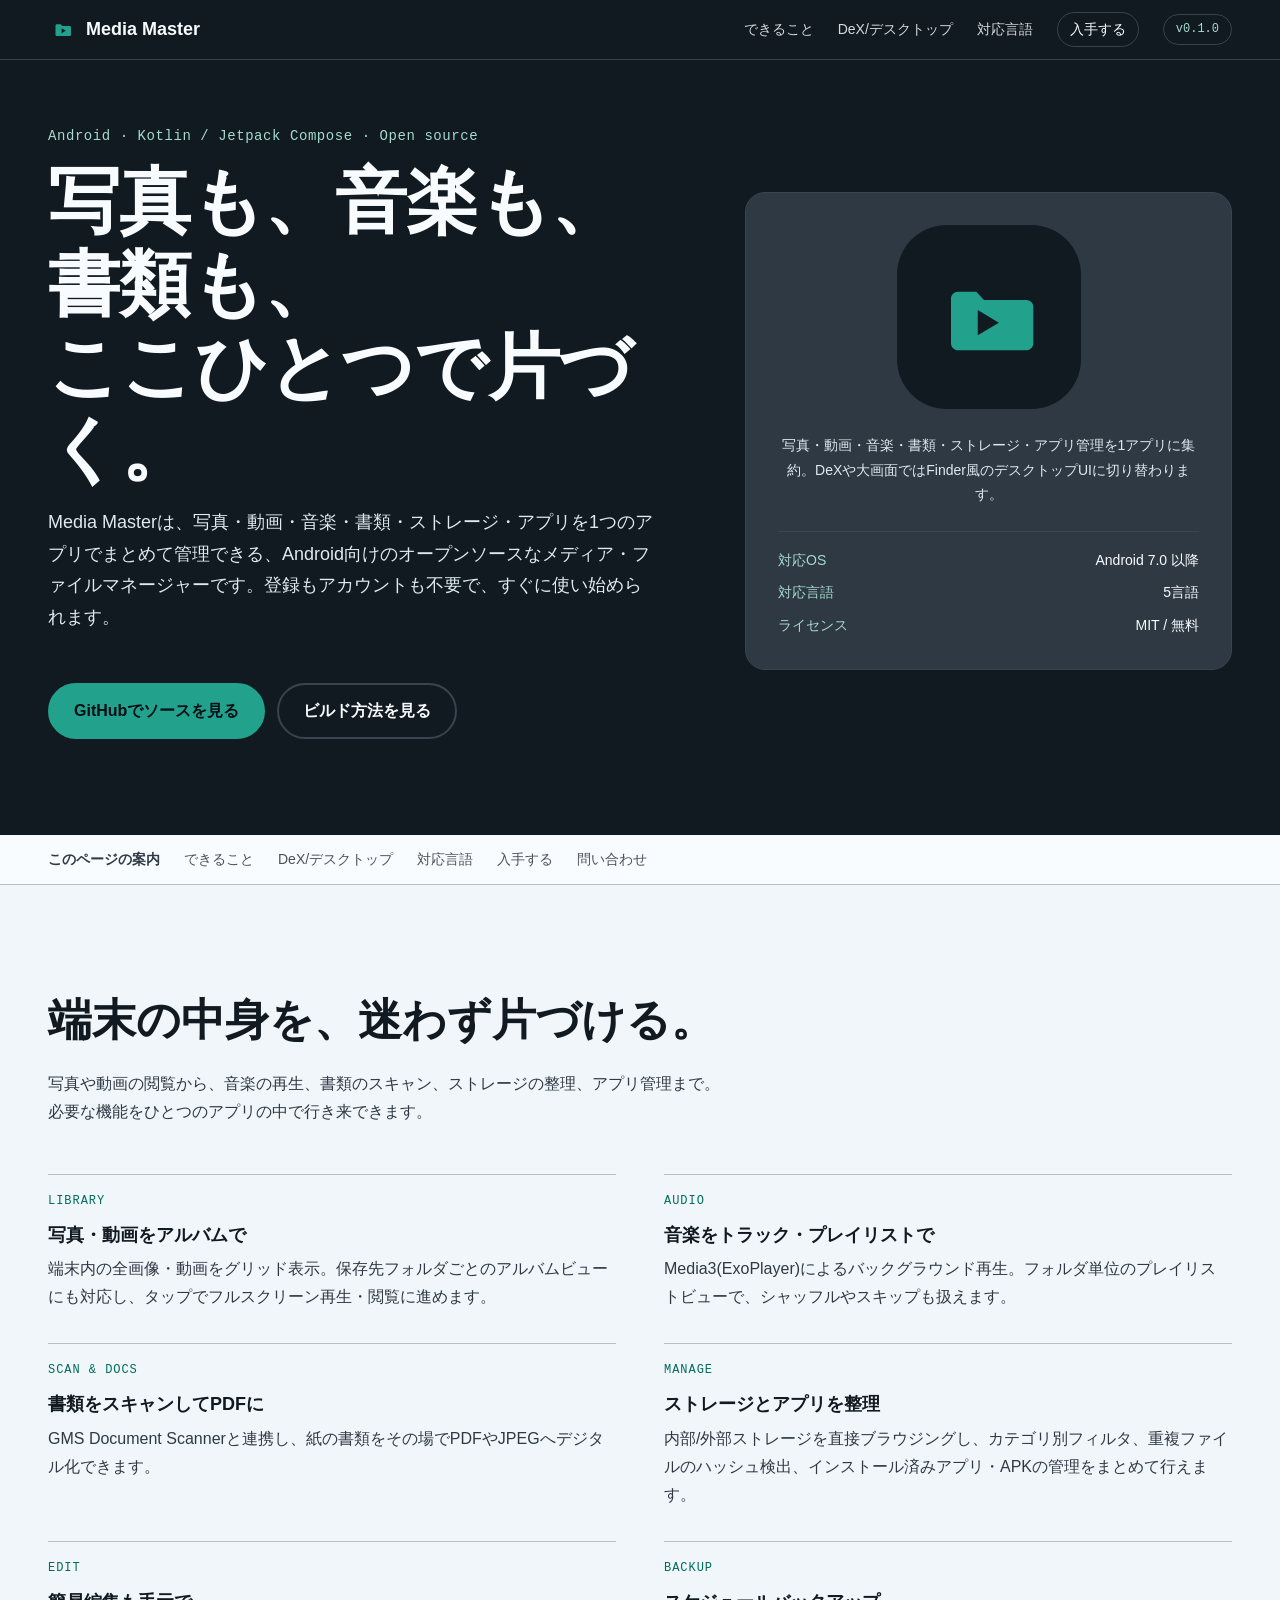
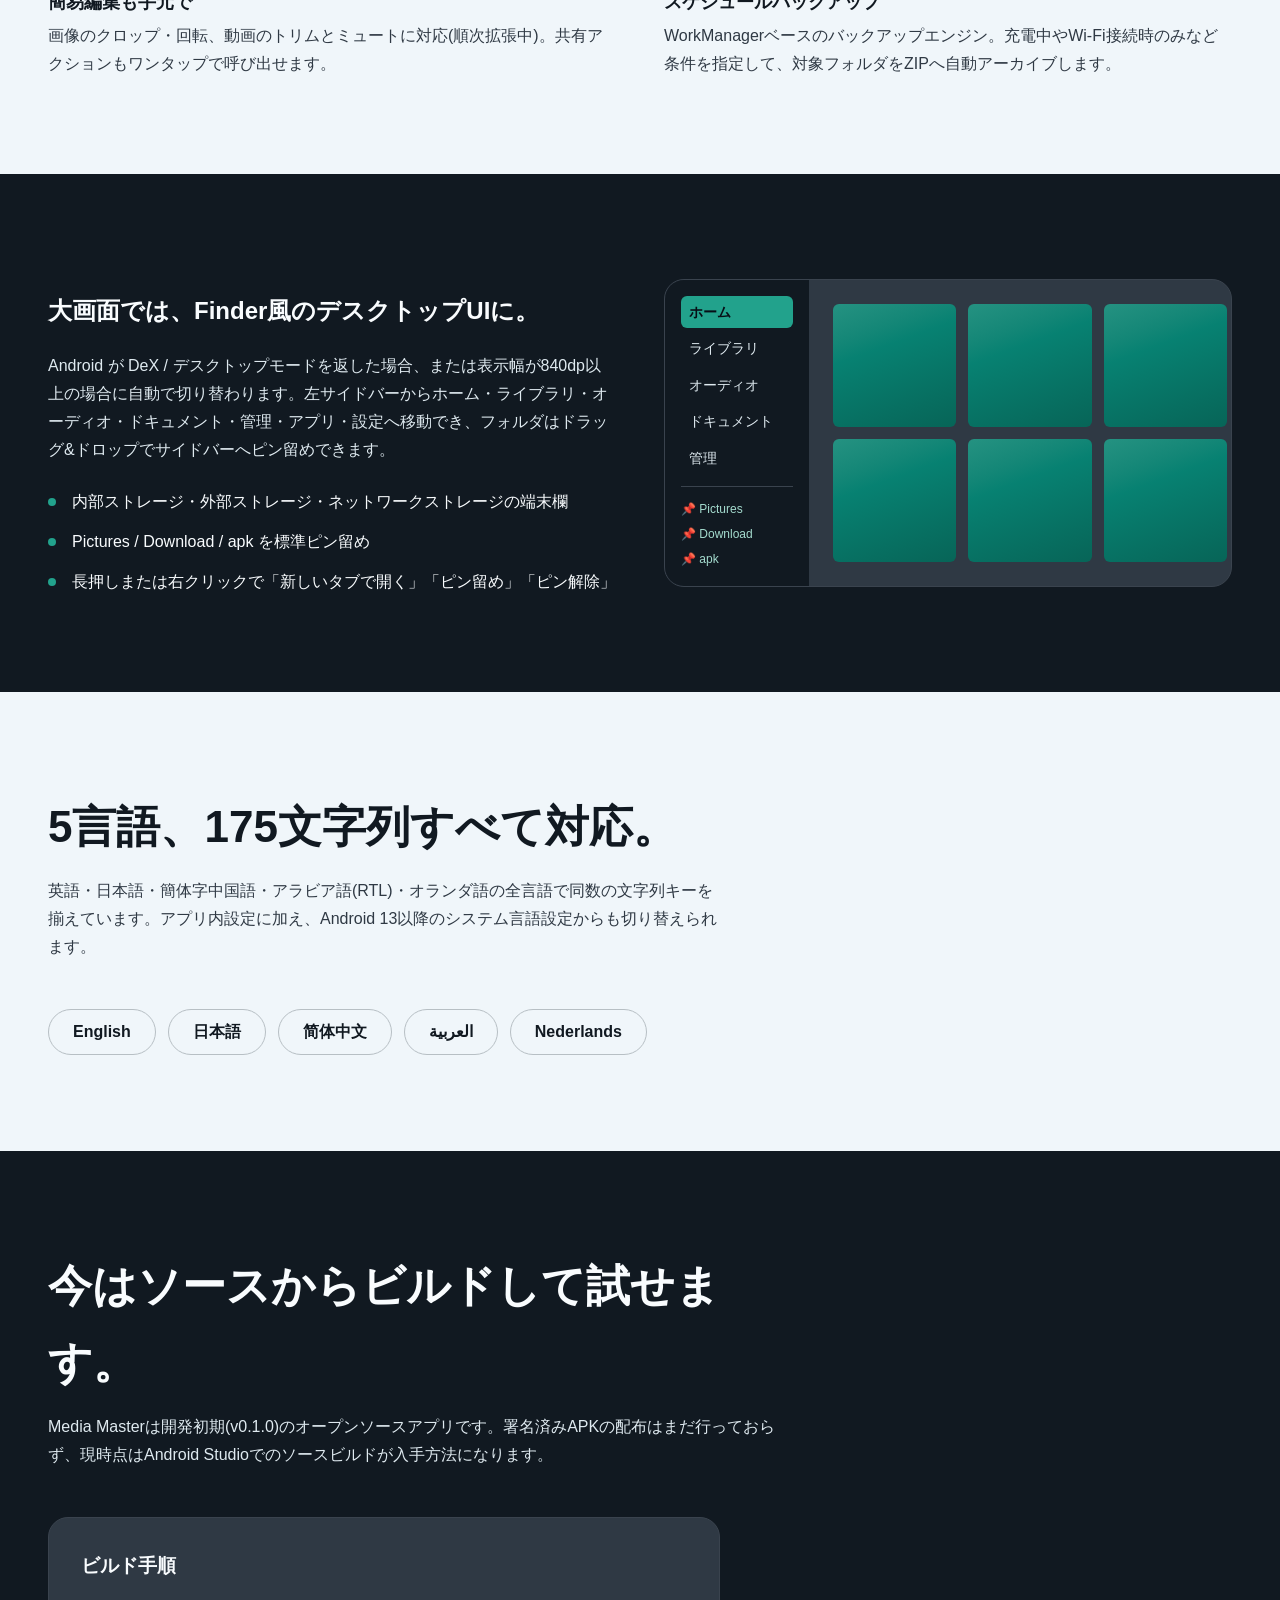
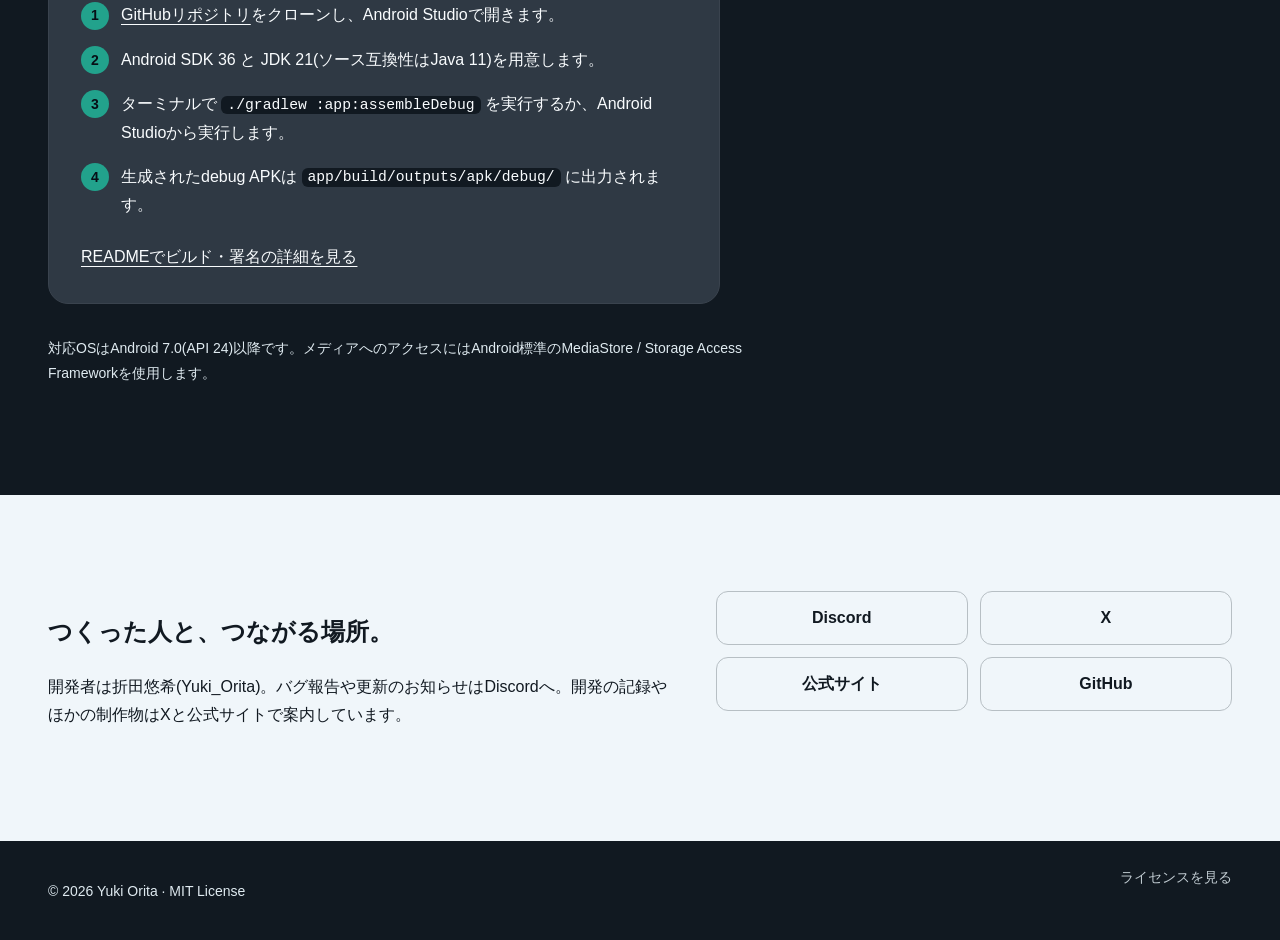
==== website/index.html @ 06ef596f "Move website files into website/ dir, update domain to media-master.pages.dev Restructures the site " ====
<!DOCTYPE html>
<html lang="ja">
<head>
<meta charset="utf-8">
<meta name="viewport" content="width=device-width, initial-scale=1, viewport-fit=cover">
<title>Media Master — 写真・音楽・書類・ストレージをひとつにまとめるAndroidアプリ</title>
<meta name="description" content="Media Master(メディアマスター)は、写真・動画・音楽・書類・ストレージ・アプリ管理を1つにまとめたAndroid向けオープンソースアプリです。DeX/デスクトップモードにも対応。開発者は折田悠希(おりたゆうき / Yuki_Orita)。無料・オープンソース、GitHubで公開中。">
<meta name="keywords" content="Media Master, メディアマスター, 折田悠希, おりたゆうき, Yuki_Orita, github, Android, ファイルマネージャー, メディア管理, ファイル管理アプリ, DeX, デスクトップモード, オープンソース, Jetpack Compose">
<meta name="author" content="折田悠希 (Yuki_Orita)">
<meta name="theme-color" content="#0f1b1a">
<meta name="robots" content="index, follow, max-image-preview:large">
<link rel="canonical" href="https://media-master.pages.dev/">
<link rel="alternate" hreflang="ja" href="https://media-master.pages.dev/">
<link rel="sitemap" type="application/xml" href="/sitemap.xml">
<link rel="stylesheet" href="assets/site.css">

<link rel="icon" href="data:image/svg+xml,%3Csvg xmlns='http://www.w3.org/2000/svg' viewBox='0 0 32 32'%3E%3Crect width='32' height='32' rx='9' fill='%230f2320'/%3E%3Cpath d='M8 12.5c0-.83.67-1.5 1.5-1.5h4l1.6 1.8H23c.83 0 1.5.67 1.5 1.5v7.7c0 .83-.67 1.5-1.5 1.5H9.5C8.67 23.5 8 22.83 8 22v-9.5z' fill='%2334c9b5'/%3E%3Cpath d='M14.5 15.2v5.2l4.4-2.6-4.4-2.6z' fill='%230f2320'/%3E%3C/svg%3E">

<meta property="og:type" content="website">
<meta property="og:site_name" content="Media Master">
<meta property="og:locale" content="ja_JP">
<meta property="og:title" content="Media Master — 写真・音楽・書類・ストレージをひとつにまとめるAndroidアプリ">
<meta property="og:description" content="写真・動画・音楽・書類・ストレージ・アプリを1つのアプリで管理。DeX/デスクトップモード対応、5言語対応のオープンソースAndroidアプリです。">
<meta property="og:url" content="https://media-master.pages.dev/">
<meta property="og:image" content="https://media-master.pages.dev/assets/og.png">
<meta property="og:image:width" content="1200">
<meta property="og:image:height" content="630">
<meta property="og:image:alt" content="Media Masterのロゴと、写真・音楽・書類・ストレージを表すアイコン">
<meta name="twitter:card" content="summary_large_image">
<meta name="twitter:site" content="@InovateofRIZI">
<meta name="twitter:creator" content="@InovateofRIZI">
<meta name="twitter:title" content="Media Master — Android向けメディア・ファイル管理アプリ">
<meta name="twitter:description" content="写真・動画・音楽・書類・ストレージ・アプリを1つのアプリで管理する、オープンソースのAndroidアプリです。">
<meta name="twitter:image" content="https://media-master.pages.dev/assets/og.png">

<script type="application/ld+json">
{
  "@context": "https://schema.org",
  "@graph": [
    {
      "@type": "SoftwareApplication",
      "name": "Media Master",
      "alternateName": ["メディアマスター"],
      "applicationCategory": "UtilitiesApplication",
      "operatingSystem": "Android 7.0 (API 24) or later",
      "softwareVersion": "0.1.0",
      "description": "写真・動画・音楽・書類・ストレージ・アプリ管理を1つにまとめたAndroid向けオープンソースのメディア・ファイル管理アプリ。",
      "url": "https://media-master.pages.dev/",
      "downloadUrl": "https://github.com/oriyu90/media-master",
      "codeRepository": "https://github.com/oriyu90/media-master",
      "license": "https://opensource.org/licenses/MIT",
      "author": { "@id": "https://oriyu90.github.io/official/#person" },
      "offers": { "@type": "Offer", "price": "0", "priceCurrency": "JPY" }
    },
    {
      "@type": "Person",
      "@id": "https://oriyu90.github.io/official/#person",
      "name": "Yuki_Orita",
      "alternateName": ["折田悠希", "おりたゆうき"],
      "url": "https://oriyu90.github.io/official/",
      "sameAs": [
        "https://x.com/InovateofRIZI",
        "https://github.com/oriyu90"
      ]
    }
  ]
}
</script>
</head>
<body>
  <a class="skip-link" href="#main">本文へ移動</a>

  <header class="site-header">
    <div class="header-inner">
      <a class="brand" href="#top" aria-label="Media Master トップへ">
        <svg width="30" height="30" viewBox="0 0 32 32" aria-hidden="true">
          <rect width="32" height="32" rx="9" fill="var(--color-ink)"></rect>
          <path d="M8 12.5c0-.83.67-1.5 1.5-1.5h4l1.6 1.8H23c.83 0 1.5.67 1.5 1.5v7.7c0 .83-.67 1.5-1.5 1.5H9.5C8.67 23.5 8 22.83 8 22v-9.5z" fill="var(--color-accent)"></path>
          <path d="M14.5 15.2v5.2l4.4-2.6-4.4-2.6z" fill="var(--color-ink)"></path>
        </svg>
        <span>Media Master</span>
      </a>
      <nav class="main-nav" aria-label="メインナビゲーション">
        <a href="#features">できること</a>
        <a href="#desktop">DeX/デスクトップ</a>
        <a href="#languages">対応言語</a>
        <a class="nav-download" href="#get-started">入手する</a>
      </nav>
      <span class="header-release">v0.1.0</span>
    </div>
  </header>

  <main id="main">
    <section class="hero" id="top" aria-labelledby="hero-title">
      <div class="hero-grid">
        <div class="hero-copy">
          <div>
            <p class="release-line">Android · Kotlin / Jetpack Compose · Open source</p>
            <h1 id="hero-title">写真も、音楽も、書類も、<br>ここひとつで片づく。</h1>
            <p class="hero-lead">Media Masterは、写真・動画・音楽・書類・ストレージ・アプリを1つのアプリでまとめて管理できる、Android向けのオープンソースなメディア・ファイルマネージャーです。登録もアカウントも不要で、すぐに使い始められます。</p>
          </div>
          <div class="hero-actions" role="group" aria-label="入手方法">
            <a class="button" href="https://github.com/oriyu90/media-master">GitHubでソースを見る</a>
            <a class="button button-secondary" href="#get-started">ビルド方法を見る</a>
          </div>
        </div>
        <aside class="hero-aside" aria-label="Media Master v0.1.0">
          <div class="hero-icon" aria-hidden="true">
            <svg viewBox="0 0 108 108" width="152" height="152">
              <rect width="108" height="108" rx="26" fill="var(--color-ink)"></rect>
              <path d="M27 41c0-2.76 2.24-5 5-5h13l5.4 6h30.1c2.76 0 5 2.24 5 5v25.6c0 2.76-2.24 5-5 5H32c-2.76 0-5-2.24-5-5V41z" fill="var(--color-accent)"></path>
              <path d="M46 49v18l15-9-15-9z" fill="var(--color-ink)"></path>
            </svg>
          </div>
          <p class="aside-note">写真・動画・音楽・書類・ストレージ・アプリ管理を1アプリに集約。DeXや大画面ではFinder風のデスクトップUIに切り替わります。</p>
          <ul class="aside-facts" aria-label="概要">
            <li><span>対応OS</span>Android 7.0 以降</li>
            <li><span>対応言語</span>5言語</li>
            <li><span>ライセンス</span>MIT / 無料</li>
          </ul>
        </aside>
      </div>
    </section>

    <nav class="page-index" aria-label="ページ内目次">
      <div class="page-width page-index-inner">
        <span class="page-index-label">このページの案内</span>
        <ol>
          <li><a href="#features">できること</a></li>
          <li><a href="#desktop">DeX/デスクトップ</a></li>
          <li><a href="#languages">対応言語</a></li>
          <li><a href="#get-started">入手する</a></li>
          <li><a href="#community">問い合わせ</a></li>
        </ol>
      </div>
    </nav>

    <section class="section" id="features" aria-labelledby="features-title">
      <div class="page-width">
        <div class="section-heading">
          <h2 id="features-title">端末の中身を、迷わず片づける。</h2>
          <p>写真や動画の閲覧から、音楽の再生、書類のスキャン、ストレージの整理、アプリ管理まで。必要な機能をひとつのアプリの中で行き来できます。</p>
        </div>
        <dl class="feature-ledger">
          <div class="feature-row">
            <span class="feature-number">LIBRARY</span>
            <dt>写真・動画をアルバムで</dt>
            <dd>端末内の全画像・動画をグリッド表示。保存先フォルダごとのアルバムビューにも対応し、タップでフルスクリーン再生・閲覧に進めます。</dd>
          </div>
          <div class="feature-row">
            <span class="feature-number">AUDIO</span>
            <dt>音楽をトラック・プレイリストで</dt>
            <dd>Media3(ExoPlayer)によるバックグラウンド再生。フォルダ単位のプレイリストビューで、シャッフルやスキップも扱えます。</dd>
          </div>
          <div class="feature-row">
            <span class="feature-number">SCAN &amp; DOCS</span>
            <dt>書類をスキャンしてPDFに</dt>
            <dd>GMS Document Scannerと連携し、紙の書類をその場でPDFやJPEGへデジタル化できます。</dd>
          </div>
          <div class="feature-row">
            <span class="feature-number">MANAGE</span>
            <dt>ストレージとアプリを整理</dt>
            <dd>内部/外部ストレージを直接ブラウジングし、カテゴリ別フィルタ、重複ファイルのハッシュ検出、インストール済みアプリ・APKの管理をまとめて行えます。</dd>
          </div>
          <div class="feature-row">
            <span class="feature-number">EDIT</span>
            <dt>簡易編集も手元で</dt>
            <dd>画像のクロップ・回転、動画のトリムとミュートに対応(順次拡張中)。共有アクションもワンタップで呼び出せます。</dd>
          </div>
          <div class="feature-row">
            <span class="feature-number">BACKUP</span>
            <dt>スケジュールバックアップ</dt>
            <dd>WorkManagerベースのバックアップエンジン。充電中やWi-Fi接続時のみなど条件を指定して、対象フォルダをZIPへ自動アーカイブします。</dd>
          </div>
        </dl>
      </div>
    </section>

    <section class="section section-dark" id="desktop" aria-labelledby="desktop-title">
      <div class="page-width mode-spread">
        <div class="mode-copy">
          <h2 id="desktop-title">大画面では、Finder風のデスクトップUIに。</h2>
          <p>Android が DeX / デスクトップモードを返した場合、または表示幅が840dp以上の場合に自動で切り替わります。左サイドバーからホーム・ライブラリ・オーディオ・ドキュメント・管理・アプリ・設定へ移動でき、フォルダはドラッグ&ドロップでサイドバーへピン留めできます。</p>
          <ul class="desktop-points">
            <li>内部ストレージ・外部ストレージ・ネットワークストレージの端末欄</li>
            <li>Pictures / Download / apk を標準ピン留め</li>
            <li>長押しまたは右クリックで「新しいタブで開く」「ピン留め」「ピン解除」</li>
          </ul>
        </div>
        <div class="desktop-mock" role="group" aria-label="デスクトップUIのイメージ">
          <div class="desktop-mock-sidebar">
            <span class="desktop-mock-item is-active">ホーム</span>
            <span class="desktop-mock-item">ライブラリ</span>
            <span class="desktop-mock-item">オーディオ</span>
            <span class="desktop-mock-item">ドキュメント</span>
            <span class="desktop-mock-item">管理</span>
            <span class="desktop-mock-divider"></span>
            <span class="desktop-mock-pin">📌 Pictures</span>
            <span class="desktop-mock-pin">📌 Download</span>
            <span class="desktop-mock-pin">📌 apk</span>
          </div>
          <div class="desktop-mock-grid" aria-hidden="true">
            <span></span><span></span><span></span><span></span><span></span><span></span>
          </div>
        </div>
      </div>
    </section>

    <section class="section" id="languages" aria-labelledby="languages-title">
      <div class="page-width">
        <div class="section-heading">
          <h2 id="languages-title">5言語、175文字列すべて対応。</h2>
          <p>英語・日本語・簡体字中国語・アラビア語(RTL)・オランダ語の全言語で同数の文字列キーを揃えています。アプリ内設定に加え、Android 13以降のシステム言語設定からも切り替えられます。</p>
        </div>
        <ul class="lang-chips" aria-label="対応言語一覧">
          <li>English</li>
          <li>日本語</li>
          <li>简体中文</li>
          <li dir="rtl">العربية</li>
          <li>Nederlands</li>
        </ul>
      </div>
    </section>

    <section class="section section-dark install-section" id="get-started" aria-labelledby="get-started-title">
      <div class="page-width">
        <div class="section-heading">
          <h2 id="get-started-title">今はソースからビルドして試せます。</h2>
          <p>Media Masterは開発初期(v0.1.0)のオープンソースアプリです。署名済みAPKの配布はまだ行っておらず、現時点はAndroid Studioでのソースビルドが入手方法になります。</p>
        </div>
        <article class="install-platform">
          <h3>ビルド手順</h3>
          <ol class="step-list">
            <li><span class="step-number">1</span><span><a href="https://github.com/oriyu90/media-master">GitHubリポジトリ</a>をクローンし、Android Studioで開きます。</span></li>
            <li><span class="step-number">2</span><span>Android SDK 36 と JDK 21(ソース互換性はJava 11)を用意します。</span></li>
            <li><span class="step-number">3</span><span>ターミナルで <code>./gradlew :app:assembleDebug</code> を実行するか、Android Studioから実行します。</span></li>
            <li><span class="step-number">4</span><span>生成されたdebug APKは <code>app/build/outputs/apk/debug/</code> に出力されます。</span></li>
          </ol>
          <p class="install-reference"><a href="https://github.com/oriyu90/media-master#readme">READMEでビルド・署名の詳細を見る</a></p>
        </article>
        <p class="release-warning">対応OSはAndroid 7.0(API 24)以降です。メディアへのアクセスにはAndroid標準のMediaStore / Storage Access Frameworkを使用します。</p>
      </div>
    </section>

    <section class="section" id="community" aria-labelledby="community-title">
      <div class="page-width project-note">
        <div>
          <h2 id="community-title">つくった人と、つながる場所。</h2>
          <p>開発者は折田悠希(Yuki_Orita)。バグ報告や更新のお知らせはDiscordへ。開発の記録やほかの制作物はXと公式サイトで案内しています。</p>
        </div>
        <nav class="link-columns" aria-label="開発者とコミュニティ">
          <a href="https://discord.gg/x7KXhNTD8M" target="_blank" rel="noopener noreferrer">Discord</a>
          <a href="https://x.com/InovateofRIZI" target="_blank" rel="noopener noreferrer">X</a>
          <a href="https://oriyu90.github.io/official/" target="_blank" rel="noopener noreferrer">公式サイト</a>
          <a href="https://github.com/oriyu90/media-master" target="_blank" rel="noopener noreferrer">GitHub</a>
        </nav>
      </div>
    </section>
  </main>

  <footer class="site-footer">
    <div class="page-width footer-inner">
      <p>© 2026 Yuki Orita · MIT License</p>
      <a href="https://github.com/oriyu90/media-master/blob/main/LICENSE">ライセンスを見る</a>
    </div>
  </footer>
</body>
</html>
---- website/assets/site.css ----
/* Media Master · macrostructure: Long Document · tone: functional-editorial · theme: custom · anchor hue: teal */
@import url("../tokens.css");

*,
*::before,
*::after {
  box-sizing: border-box;
}

html,
body {
  overflow-x: clip;
}

html {
  scroll-behavior: smooth;
  background: var(--color-ink);
}

body {
  margin: 0;
  background: var(--color-paper);
  color: var(--color-ink);
  font-family: var(--font-body);
  font-size: var(--text-base);
  line-height: 1.75;
  text-rendering: optimizeLegibility;
  -webkit-font-smoothing: antialiased;
}

img,
svg {
  display: block;
  max-width: 100%;
}

a {
  color: inherit;
  text-decoration-thickness: var(--rule-hairline);
  text-underline-offset: var(--space-2xs);
}

a:hover {
  text-decoration-thickness: var(--rule-strong);
}

a:focus-visible {
  outline: var(--rule-strong) solid var(--color-focus);
  outline-offset: var(--space-2xs);
}

a:active {
  opacity: 0.75;
}

.site-header a:focus-visible,
.section-dark a:focus-visible {
  outline-color: var(--color-focus-dark);
}

.skip-link {
  position: fixed;
  inset: var(--space-sm) auto auto var(--space-sm);
  z-index: 100;
  padding: var(--space-xs) var(--space-sm);
  background: var(--color-ink);
  color: var(--color-white);
  border-radius: var(--radius-sm);
  transform: translateY(-200%);
}

.skip-link:focus {
  transform: translateY(0);
}

/* Header */

.site-header {
  position: sticky;
  top: 0;
  z-index: 20;
  border-bottom: var(--rule-hairline) solid var(--color-line-dark);
  background: var(--color-ink);
  color: var(--color-white);
}

.header-inner,
.page-width {
  width: min(100% - (2 * var(--space-lg)), 74rem);
  margin-inline: auto;
}

.header-inner {
  display: flex;
  align-items: center;
  gap: var(--space-lg);
  padding-block: var(--space-sm);
}

.brand {
  display: flex;
  align-items: center;
  gap: var(--space-xs);
  font-weight: 700;
  font-size: var(--text-lg);
  text-decoration: none;
  margin-right: auto;
}

.main-nav {
  display: flex;
  align-items: center;
  gap: var(--space-lg);
  font-size: var(--text-sm);
}

.main-nav a {
  text-decoration: none;
  opacity: 0.85;
}

.main-nav a:hover {
  opacity: 1;
}

.nav-download {
  padding: var(--space-2xs) var(--space-sm);
  border: var(--rule-hairline) solid var(--color-line-dark);
  border-radius: var(--radius-round);
  opacity: 1 !important;
}

.header-release {
  font-family: var(--font-mono);
  font-size: var(--text-xs);
  color: var(--color-focus-dark);
  border: var(--rule-hairline) solid var(--color-line-dark);
  border-radius: var(--radius-round);
  padding: var(--space-2xs) var(--space-sm);
}

/* Hero */

.hero {
  background: var(--color-ink);
  color: var(--color-white);
  padding-block: var(--space-3xl) var(--space-4xl);
}

.hero-grid {
  width: min(100% - (2 * var(--space-lg)), 74rem);
  margin-inline: auto;
  display: grid;
  grid-template-columns: 1.3fr 1fr;
  gap: var(--space-3xl);
  align-items: center;
}

.hero-grid > *,
.mode-spread > *,
.project-note > *,
.header-inner > * {
  min-width: 0;
}

.hero-copy {
  display: flex;
  flex-direction: column;
  gap: var(--space-xl);
}

.release-line {
  font-family: var(--font-mono);
  font-size: var(--text-sm);
  letter-spacing: 0.04em;
  color: var(--color-focus-dark);
  margin: 0 0 var(--space-sm);
}

.hero-copy h1 {
  font-family: var(--font-display);
  font-size: var(--text-display);
  line-height: 1.15;
  margin: 0;
  font-weight: 800;
  letter-spacing: -0.01em;
}

.hero-lead {
  font-size: var(--text-lg);
  color: var(--color-paper-deep);
  max-width: 38rem;
  margin-top: var(--space-md);
}

.hero-actions {
  display: flex;
  flex-wrap: wrap;
  gap: var(--space-sm);
}

.button {
  display: inline-flex;
  align-items: center;
  justify-content: center;
  padding: var(--space-sm) var(--space-lg);
  border-radius: var(--radius-round);
  background: var(--color-accent);
  color: var(--color-accent-ink);
  font-weight: 700;
  text-decoration: none;
  border: var(--rule-strong) solid var(--color-accent);
  transition: transform var(--dur-fast) var(--ease-standard);
}

.button:hover {
  transform: translateY(-1px);
  text-decoration: none;
}

.button-secondary {
  background: transparent;
  color: var(--color-white);
  border-color: var(--color-line-dark);
}

.hero-aside {
  background: var(--color-ink-soft);
  border: var(--rule-hairline) solid var(--color-line-dark);
  border-radius: var(--radius-lg);
  padding: var(--space-xl);
  display: flex;
  flex-direction: column;
  gap: var(--space-lg);
  align-items: center;
  text-align: center;
}

.hero-icon {
  padding: var(--space-md);
  background: var(--color-ink);
  border-radius: var(--radius-icon);
}

.aside-note {
  margin: 0;
  font-size: var(--text-sm);
  color: var(--color-paper-deep);
}

.aside-facts {
  list-style: none;
  margin: 0;
  padding: 0;
  width: 100%;
  display: flex;
  flex-direction: column;
  gap: var(--space-xs);
  border-top: var(--rule-hairline) solid var(--color-line-dark);
  padding-top: var(--space-md);
  font-size: var(--text-sm);
}

.aside-facts li {
  display: flex;
  justify-content: space-between;
  gap: var(--space-md);
}

.aside-facts span {
  color: var(--color-focus-dark);
}

/* Page index nav */

.page-index {
  border-bottom: var(--rule-hairline) solid var(--color-line);
  background: var(--color-sheet);
}

.page-index-inner {
  display: flex;
  flex-wrap: wrap;
  align-items: center;
  gap: var(--space-lg);
  padding-block: var(--space-sm);
  font-size: var(--text-sm);
}

.page-index-label {
  color: var(--color-ink-soft);
  font-weight: 700;
}

.page-index-inner ol {
  list-style: none;
  display: flex;
  flex-wrap: wrap;
  gap: var(--space-lg);
  margin: 0;
  padding: 0;
}

.page-index-inner a {
  text-decoration: none;
  opacity: 0.75;
}

.page-index-inner a:hover {
  opacity: 1;
}

/* Sections */

.section {
  padding-block: var(--space-4xl);
}

.section-dark {
  background: var(--color-ink);
  color: var(--color-white);
}

.section-dark .section-heading p {
  color: var(--color-paper-deep);
}

.section-heading {
  max-width: 42rem;
  margin-bottom: var(--space-2xl);
}

.section-heading h2 {
  font-family: var(--font-display);
  font-size: var(--text-2xl);
  margin: 0 0 var(--space-sm);
}

.section-heading p {
  color: var(--color-ink-soft);
  margin: 0;
}

/* Feature ledger */

.feature-ledger {
  display: grid;
  grid-template-columns: repeat(2, 1fr);
  gap: var(--space-xl) var(--space-2xl);
  margin: 0;
}

.feature-row {
  border-top: var(--rule-hairline) solid var(--color-line);
  padding-top: var(--space-md);
}

.feature-number {
  display: block;
  font-family: var(--font-mono);
  font-size: var(--text-xs);
  letter-spacing: 0.08em;
  color: var(--color-teal-deep);
  margin-bottom: var(--space-xs);
}

.feature-row dt {
  font-weight: 700;
  font-size: var(--text-lg);
  margin-bottom: var(--space-2xs);
}

.feature-row dd {
  margin: 0;
  color: var(--color-ink-soft);
}

/* DeX / desktop showcase */

.mode-spread {
  display: grid;
  grid-template-columns: 1fr 1fr;
  gap: var(--space-2xl);
  align-items: center;
}

.mode-copy p {
  color: var(--color-paper-deep);
}

.desktop-points {
  list-style: none;
  margin: var(--space-lg) 0 0;
  padding: 0;
  display: flex;
  flex-direction: column;
  gap: var(--space-sm);
}

.desktop-points li {
  padding-left: var(--space-lg);
  position: relative;
}

.desktop-points li::before {
  content: "";
  position: absolute;
  left: 0;
  top: 0.65em;
  width: 0.5rem;
  height: 0.5rem;
  border-radius: var(--radius-round);
  background: var(--color-accent);
}

.desktop-mock {
  display: grid;
  grid-template-columns: 9rem 1fr;
  border: var(--rule-hairline) solid var(--color-line-dark);
  border-radius: var(--radius-lg);
  overflow: hidden;
  background: var(--color-ink-soft);
}

.desktop-mock-sidebar {
  display: flex;
  flex-direction: column;
  gap: var(--space-2xs);
  padding: var(--space-md);
  background: var(--color-ink);
  font-size: var(--text-sm);
}

.desktop-mock-item {
  padding: var(--space-2xs) var(--space-xs);
  border-radius: var(--radius-sm);
  color: var(--color-paper-deep);
}

.desktop-mock-item.is-active {
  background: var(--color-accent);
  color: var(--color-accent-ink);
  font-weight: 700;
}

.desktop-mock-divider {
  height: var(--rule-hairline);
  background: var(--color-line-dark);
  margin-block: var(--space-xs);
}

.desktop-mock-pin {
  font-size: var(--text-xs);
  color: var(--color-focus-dark);
}

.desktop-mock-grid {
  display: grid;
  grid-template-columns: repeat(3, 1fr);
  gap: var(--space-sm);
  padding: var(--space-lg);
}

.desktop-mock-grid span {
  aspect-ratio: 1;
  border-radius: var(--radius-sm);
  background: linear-gradient(160deg, var(--color-teal) 0%, var(--color-teal-deep) 100%);
  opacity: 0.85;
}

/* Languages */

.lang-chips {
  list-style: none;
  display: flex;
  flex-wrap: wrap;
  gap: var(--space-sm);
  margin: 0;
  padding: 0;
}

.lang-chips li {
  padding: var(--space-xs) var(--space-lg);
  border: var(--rule-hairline) solid var(--color-line);
  border-radius: var(--radius-round);
  font-weight: 600;
}

/* Install / get started */

.install-section .section-heading {
  max-width: 46rem;
}

.install-platform {
  background: var(--color-ink-soft);
  border: var(--rule-hairline) solid var(--color-line-dark);
  border-radius: var(--radius-lg);
  padding: var(--space-xl);
  max-width: 42rem;
}

.install-platform h3 {
  margin-top: 0;
}

.step-list {
  list-style: none;
  margin: 0;
  padding: 0;
  display: flex;
  flex-direction: column;
  gap: var(--space-md);
}

.step-list li {
  display: flex;
  gap: var(--space-sm);
  align-items: baseline;
}

.step-number {
  flex-shrink: 0;
  width: 1.75rem;
  height: 1.75rem;
  border-radius: var(--radius-round);
  background: var(--color-accent);
  color: var(--color-accent-ink);
  font-weight: 700;
  font-size: var(--text-sm);
  display: inline-flex;
  align-items: center;
  justify-content: center;
}

.install-reference {
  margin-top: var(--space-lg);
  margin-bottom: 0;
}

.step-list code {
  font-family: var(--font-mono);
  background: var(--color-ink);
  padding: 0.1em 0.4em;
  border-radius: var(--radius-sm);
  font-size: 0.92em;
}

.release-warning {
  margin-top: var(--space-xl);
  color: var(--color-paper-deep);
  font-size: var(--text-sm);
  max-width: 46rem;
}

/* Community */

.project-note {
  display: grid;
  grid-template-columns: 1.2fr 1fr;
  gap: var(--space-2xl);
  align-items: start;
}

.link-columns {
  display: grid;
  grid-template-columns: repeat(2, 1fr);
  gap: var(--space-sm);
}

.link-columns a {
  padding: var(--space-sm) var(--space-lg);
  border: var(--rule-hairline) solid var(--color-line);
  border-radius: var(--radius-md);
  text-decoration: none;
  font-weight: 600;
  text-align: center;
}

.link-columns a:hover {
  border-color: var(--color-teal-deep);
}

/* Footer */

.site-footer {
  background: var(--color-ink);
  color: var(--color-paper-deep);
  font-size: var(--text-sm);
}

.footer-inner {
  display: flex;
  flex-wrap: wrap;
  justify-content: space-between;
  gap: var(--space-sm);
  padding-block: var(--space-lg);
}

.footer-inner a {
  text-decoration: none;
  opacity: 0.85;
}

.footer-inner a:hover {
  opacity: 1;
}

/* Responsive */

@media (max-width: 900px) {
  .hero-grid,
  .mode-spread,
  .project-note {
    grid-template-columns: 1fr;
  }

  .feature-ledger {
    grid-template-columns: 1fr;
  }

  .main-nav {
    display: none;
  }
}

@media (max-width: 560px) {
  .header-inner {
    gap: var(--space-sm);
  }

  .link-columns {
    grid-template-columns: 1fr;
  }

  .desktop-mock {
    grid-template-columns: 1fr;
  }

  .desktop-mock-grid {
    grid-template-columns: repeat(2, 1fr);
  }
}
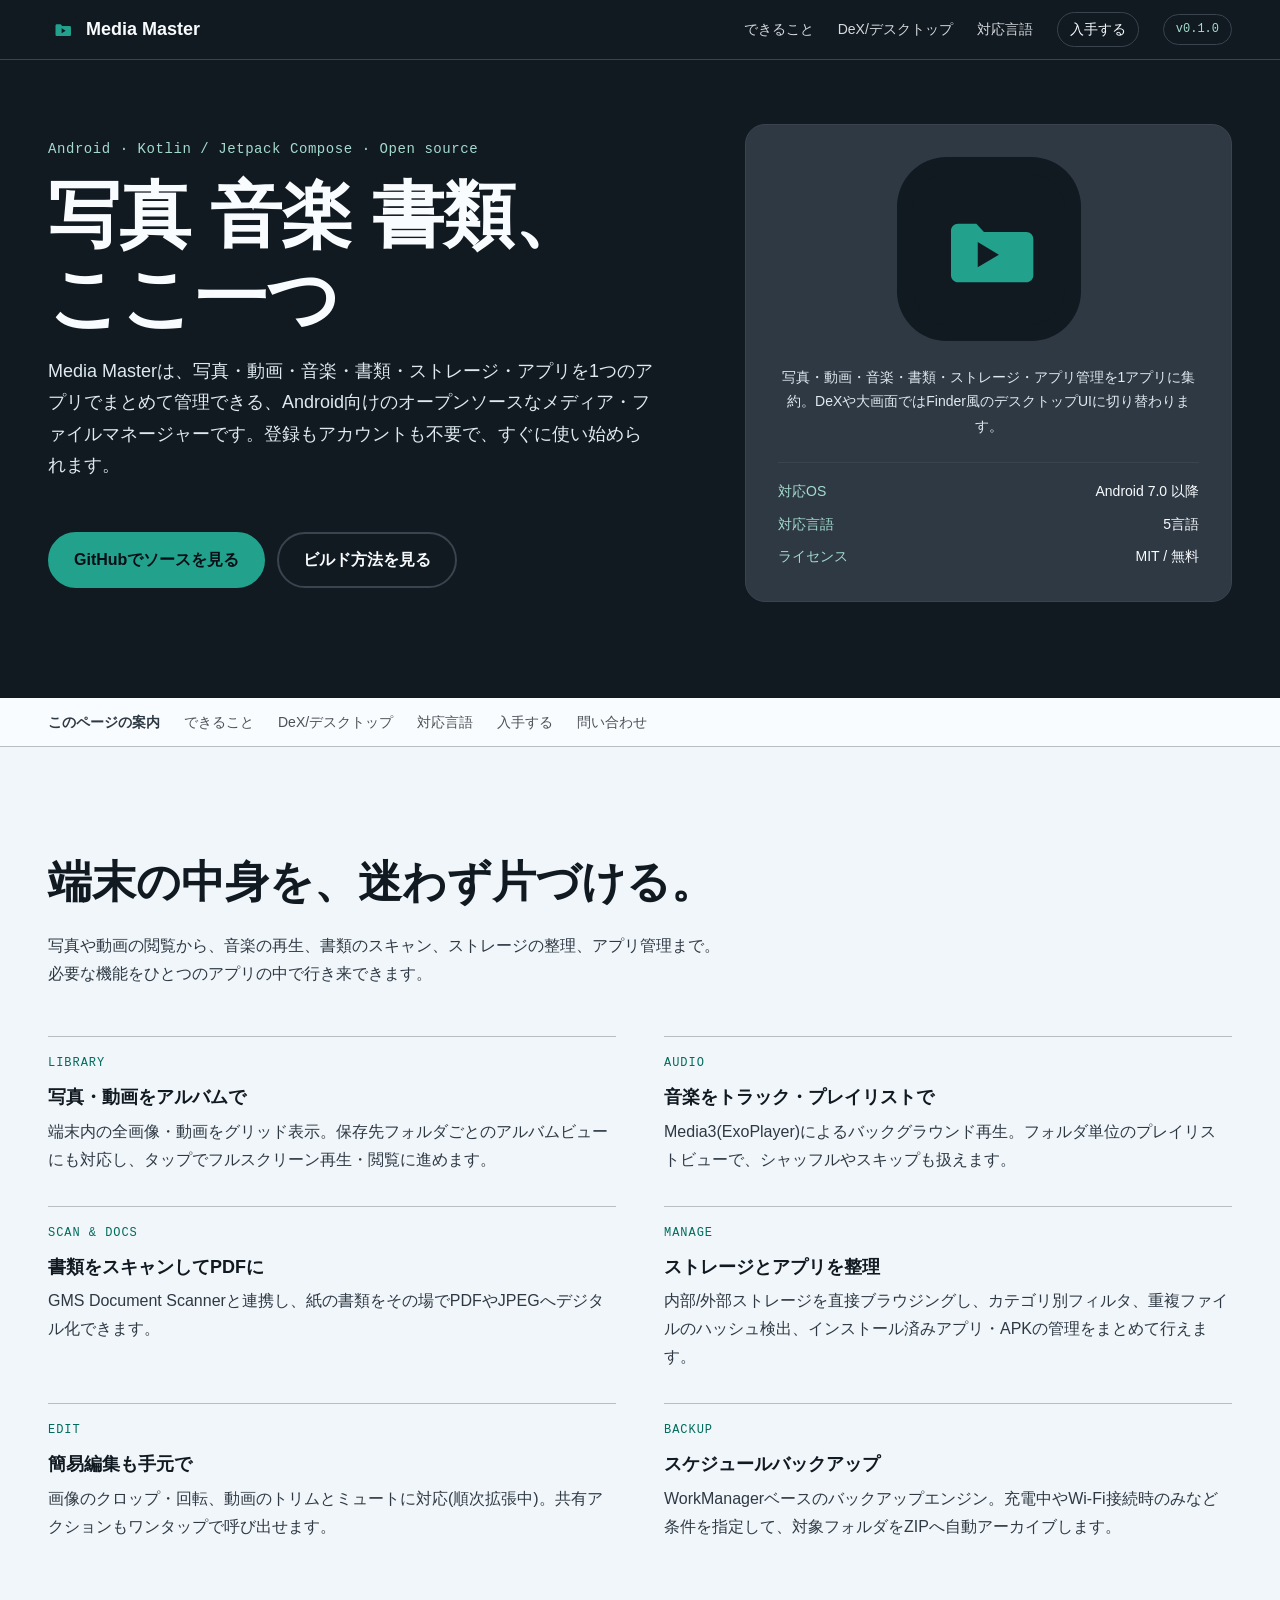
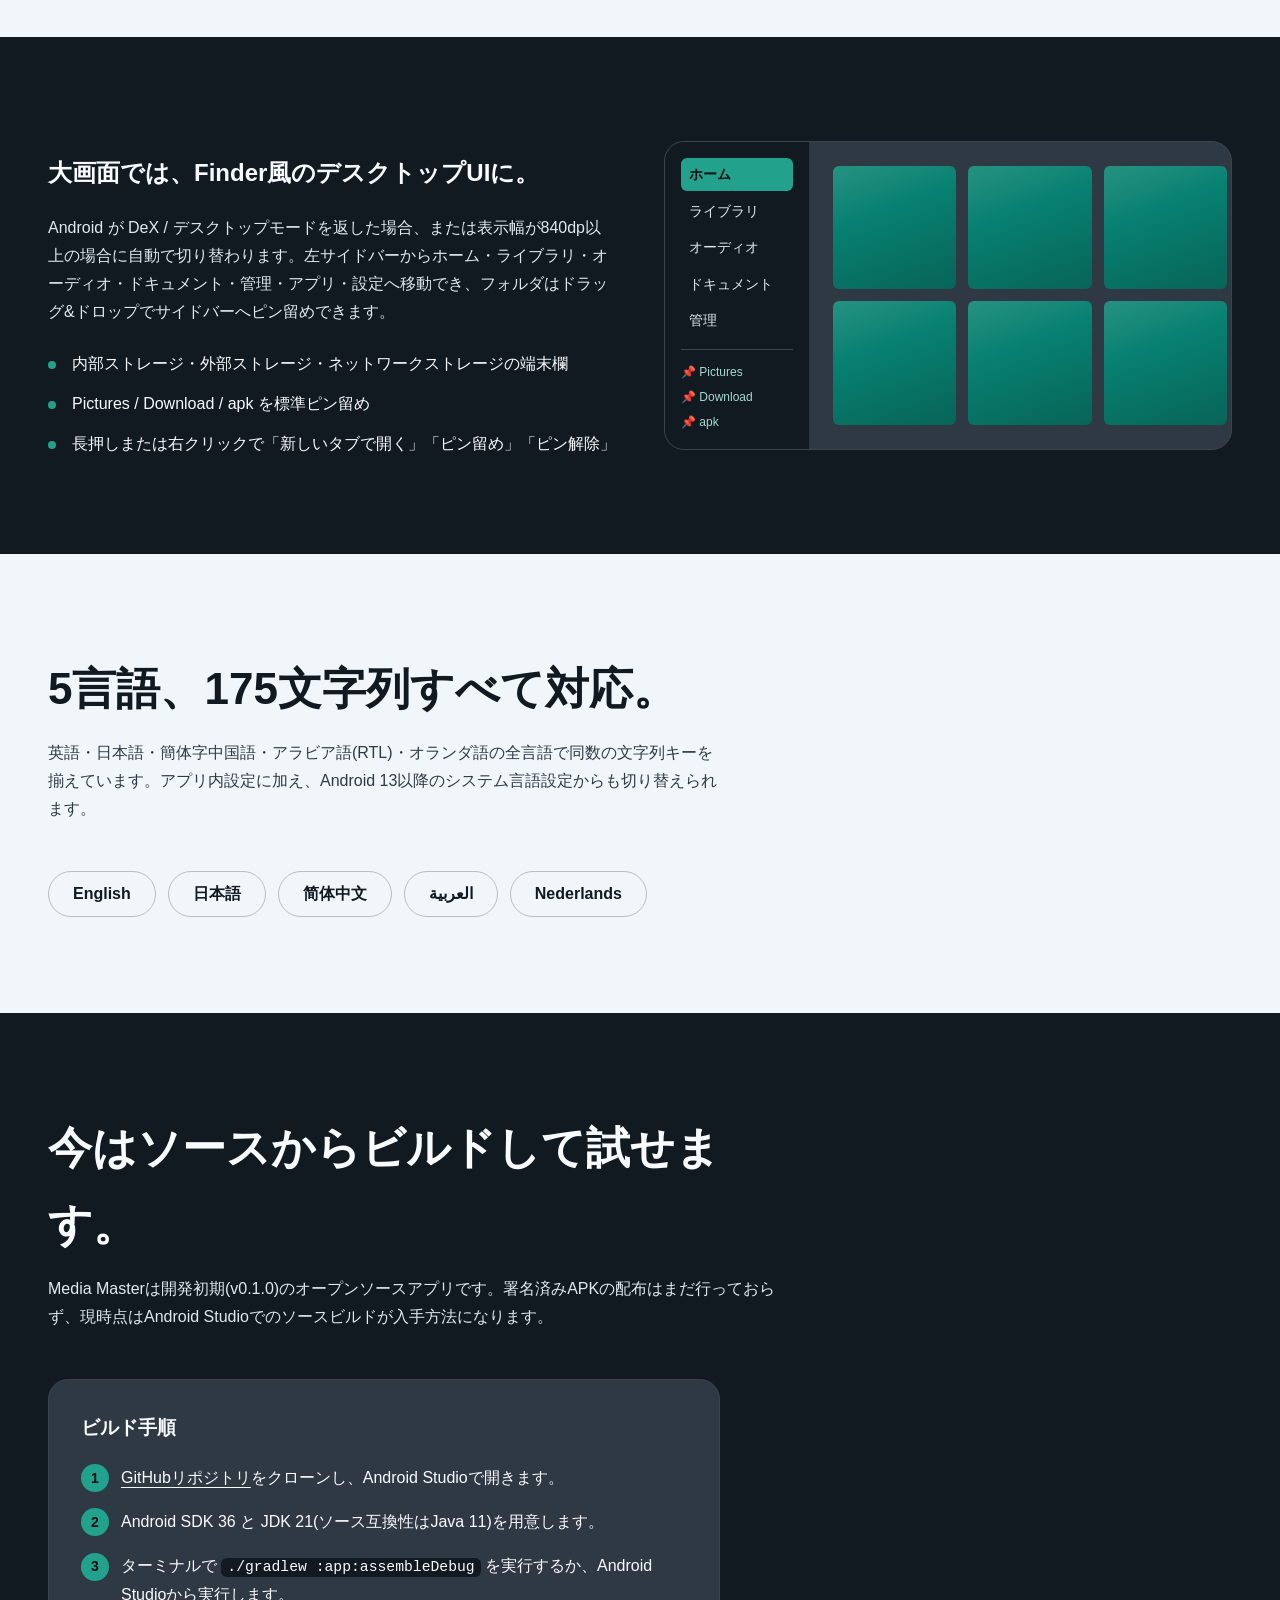
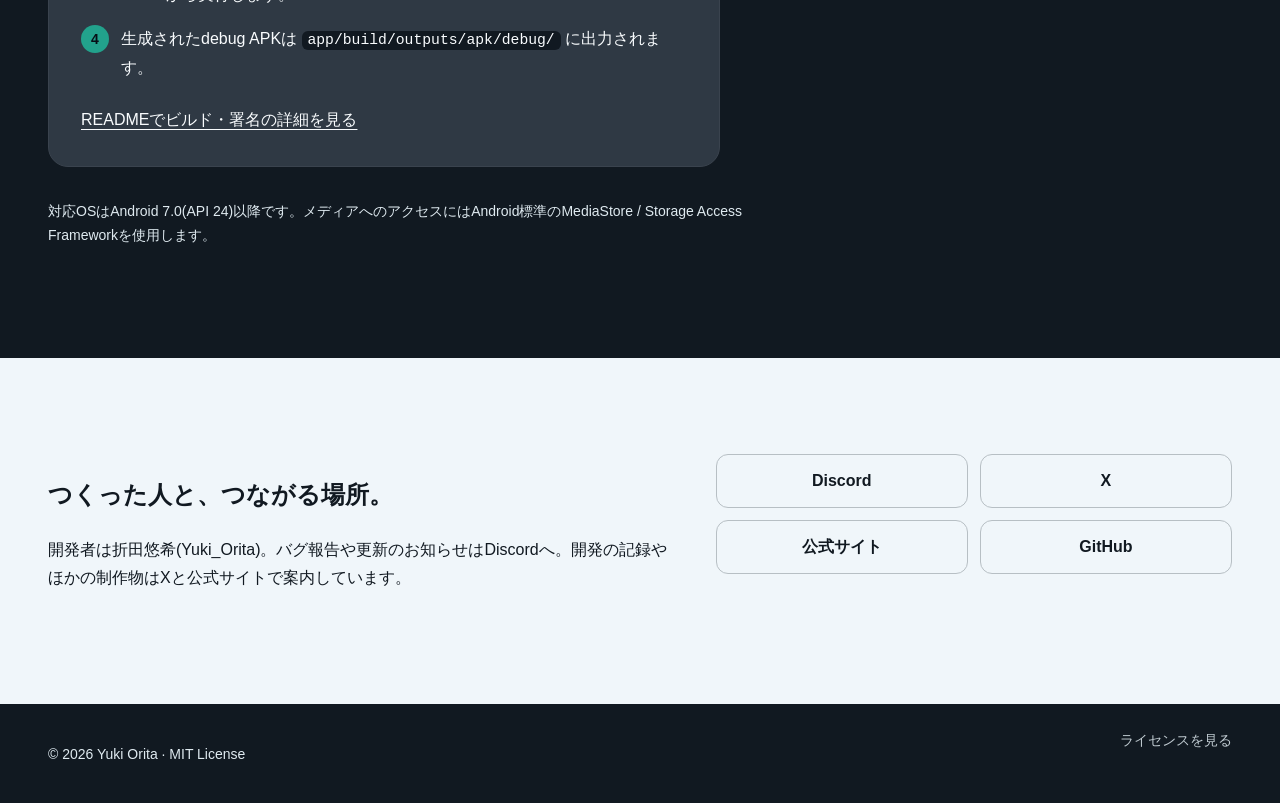
==== commit 3ede9b83: "Update hero title copy Co-Authored-By: Claude Sonnet 5 <noreply@anthropic.com>" ====
--- a/website/index.html
+++ b/website/index.html
@@ -96,7 +96,7 @@
         <div class="hero-copy">
           <div>
             <p class="release-line">Android · Kotlin / Jetpack Compose · Open source</p>
-            <h1 id="hero-title">写真も、音楽も、書類も、<br>ここひとつで片づく。</h1>
+            <h1 id="hero-title">写真 音楽 書類、<br>ここ一つ</h1>
             <p class="hero-lead">Media Masterは、写真・動画・音楽・書類・ストレージ・アプリを1つのアプリでまとめて管理できる、Android向けのオープンソースなメディア・ファイルマネージャーです。登録もアカウントも不要で、すぐに使い始められます。</p>
           </div>
           <div class="hero-actions" role="group" aria-label="入手方法">
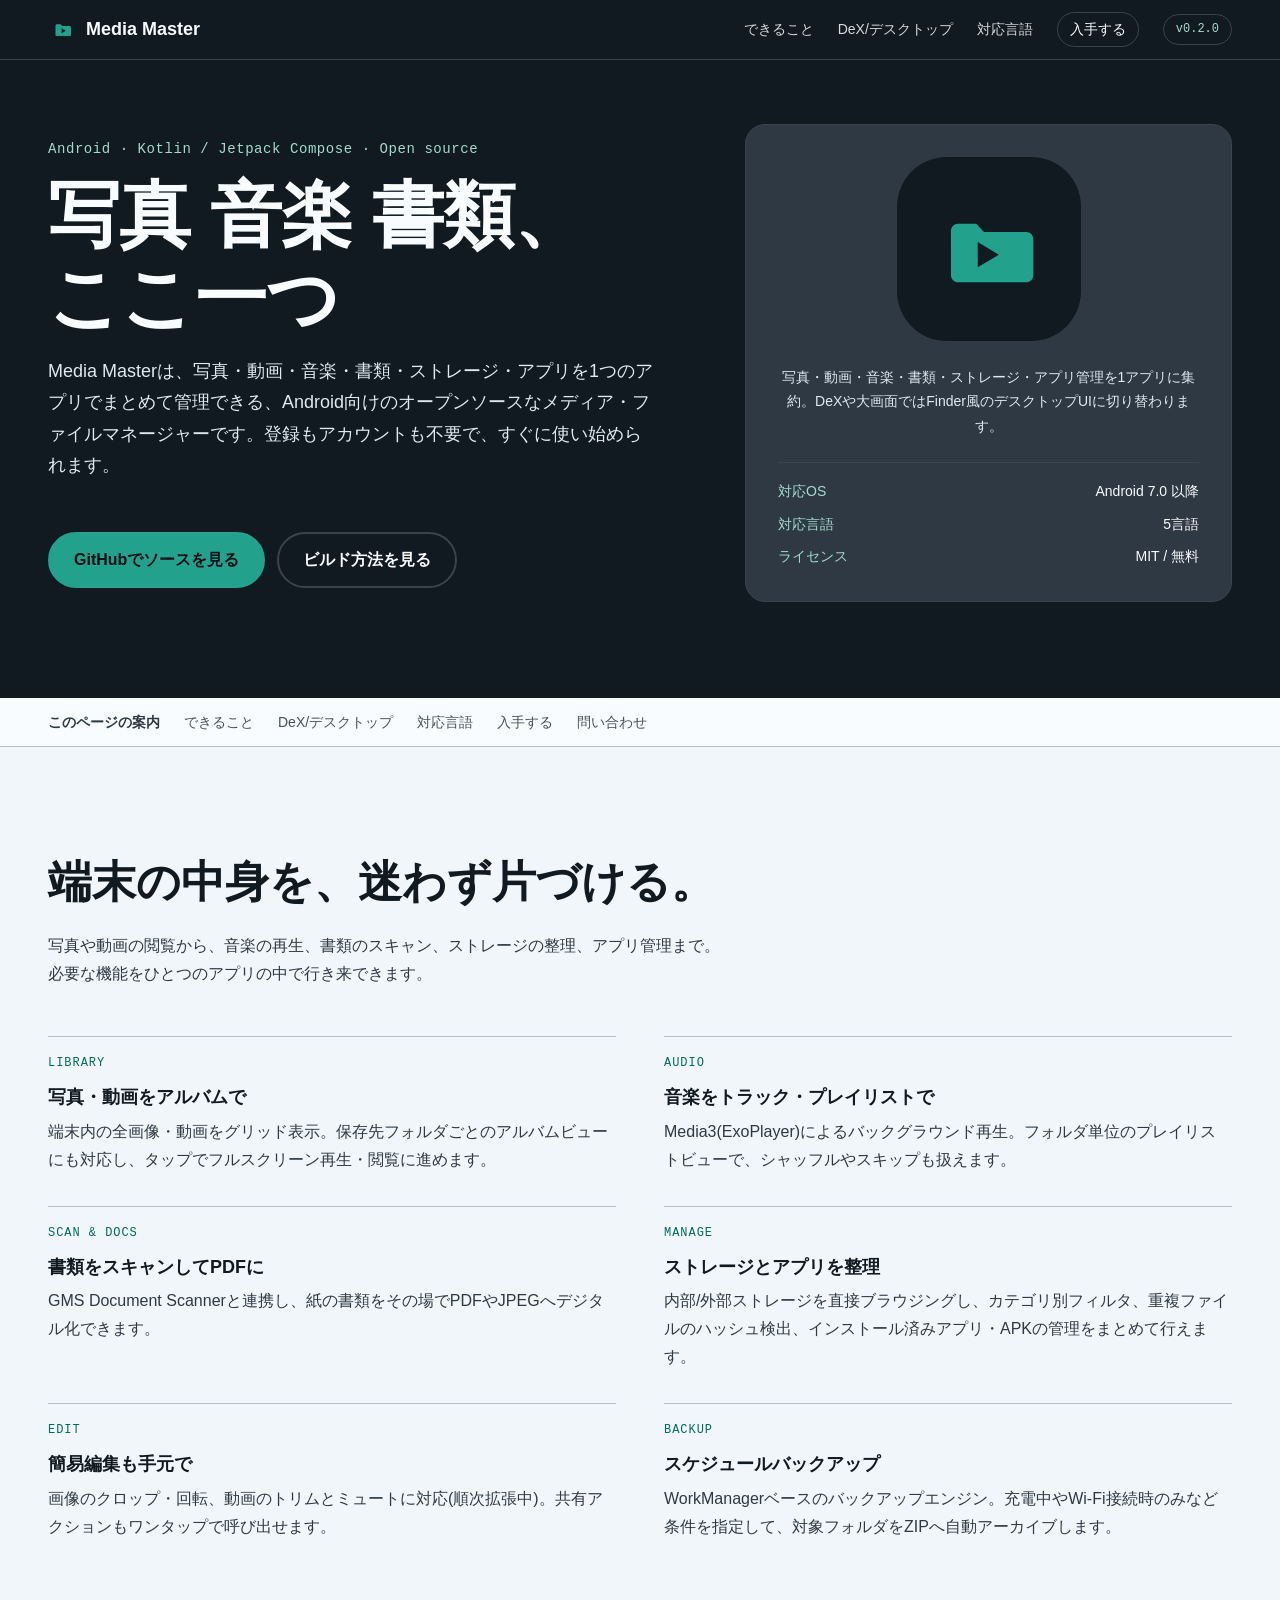
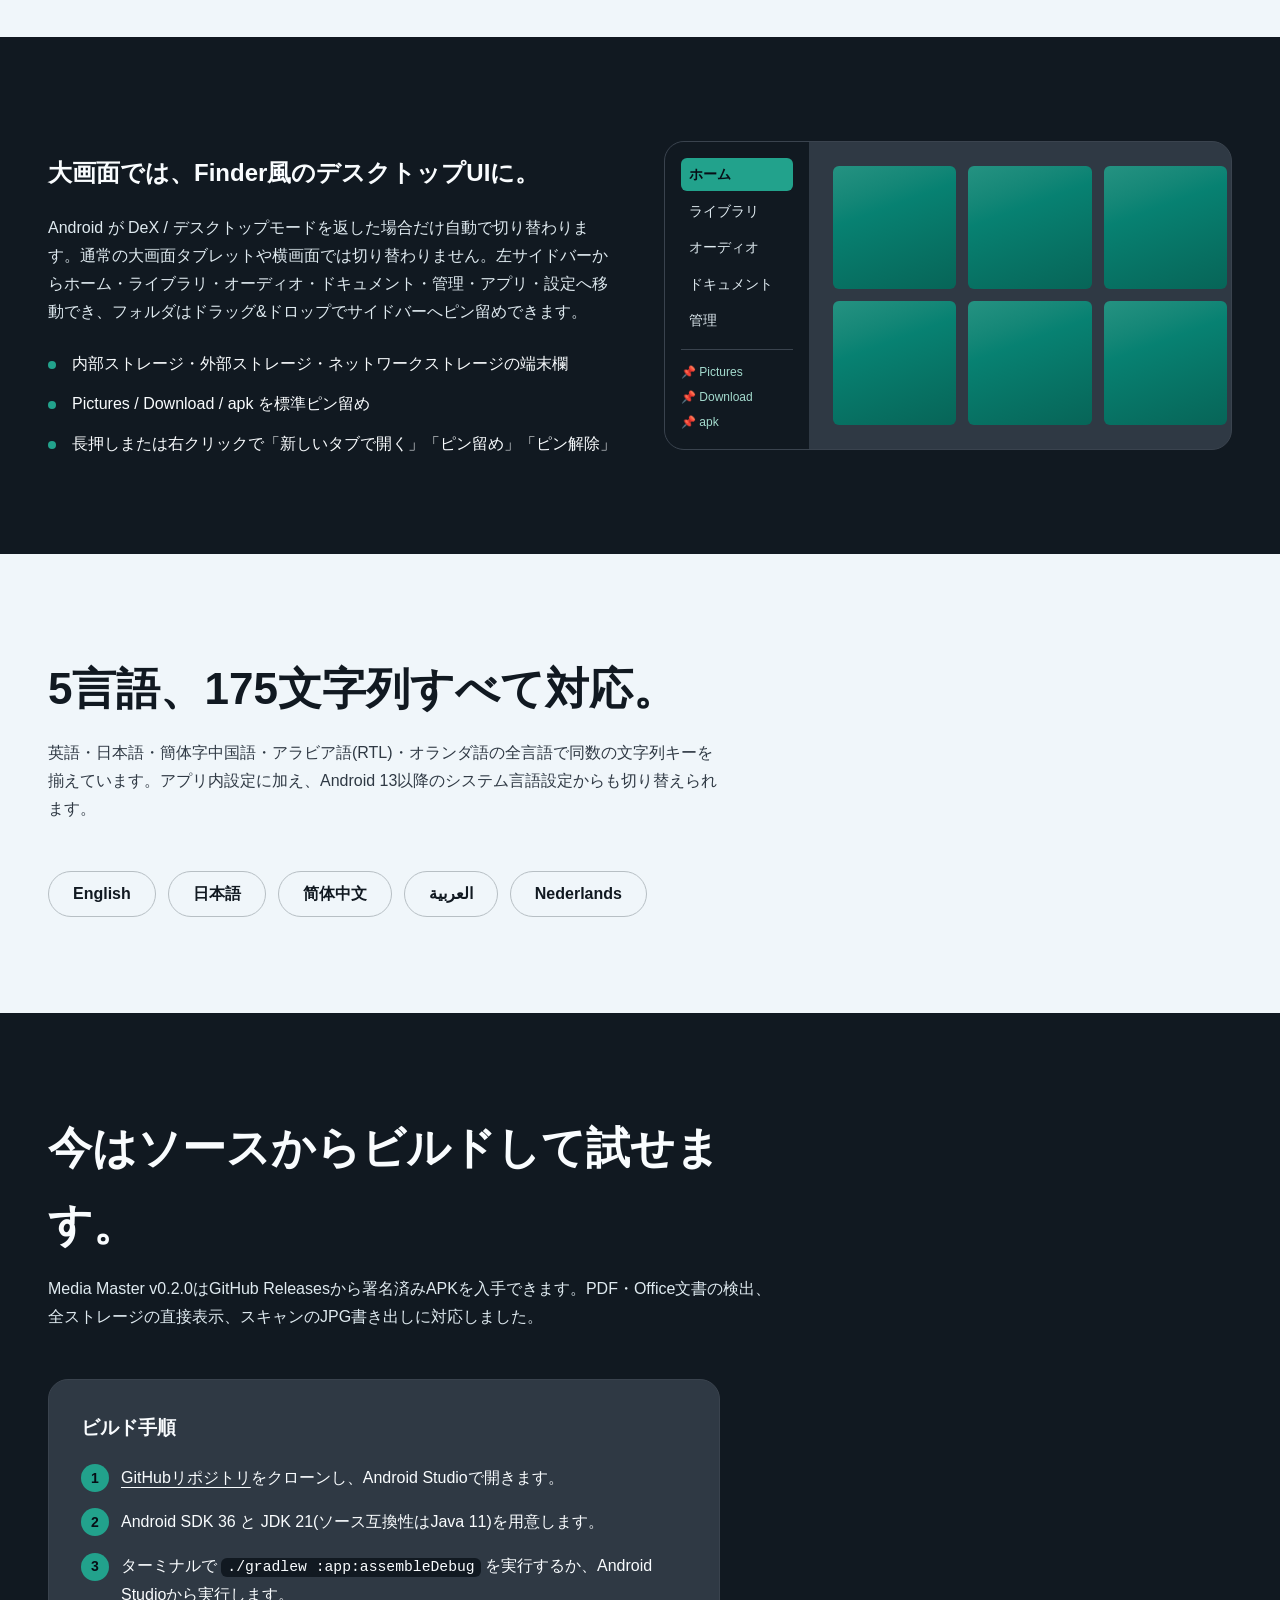
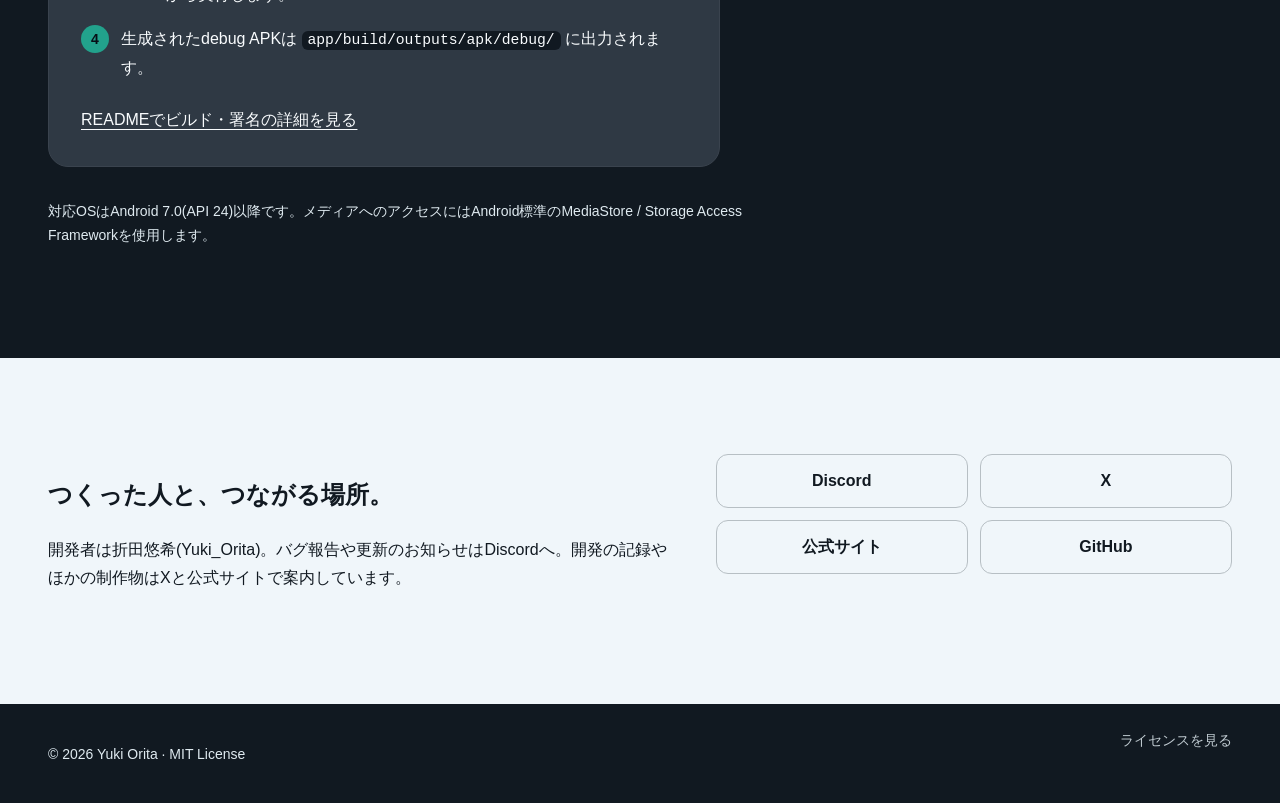
==== commit c9beaced: "Release Media Master v0.2.0" ====
--- a/website/index.html
+++ b/website/index.html
@@ -9,8 +9,8 @@
 <meta name="author" content="折田悠希 (Yuki_Orita)">
 <meta name="theme-color" content="#0f1b1a">
 <meta name="robots" content="index, follow, max-image-preview:large">
-<link rel="canonical" href="https://media-master.pages.dev/">
-<link rel="alternate" hreflang="ja" href="https://media-master.pages.dev/">
+<link rel="canonical" href="https://studio-rizi.pages.dev/projects/media-master/">
+<link rel="alternate" hreflang="ja" href="https://studio-rizi.pages.dev/projects/media-master/">
 <link rel="sitemap" type="application/xml" href="/sitemap.xml">
 <link rel="stylesheet" href="assets/site.css">
 
@@ -21,8 +21,8 @@
 <meta property="og:locale" content="ja_JP">
 <meta property="og:title" content="Media Master — 写真・音楽・書類・ストレージをひとつにまとめるAndroidアプリ">
 <meta property="og:description" content="写真・動画・音楽・書類・ストレージ・アプリを1つのアプリで管理。DeX/デスクトップモード対応、5言語対応のオープンソースAndroidアプリです。">
-<meta property="og:url" content="https://media-master.pages.dev/">
-<meta property="og:image" content="https://media-master.pages.dev/assets/og.png">
+<meta property="og:url" content="https://studio-rizi.pages.dev/projects/media-master/">
+<meta property="og:image" content="https://studio-rizi.pages.dev/projects/media-master/assets/og.png">
 <meta property="og:image:width" content="1200">
 <meta property="og:image:height" content="630">
 <meta property="og:image:alt" content="Media Masterのロゴと、写真・音楽・書類・ストレージを表すアイコン">
@@ -31,7 +31,7 @@
 <meta name="twitter:creator" content="@InovateofRIZI">
 <meta name="twitter:title" content="Media Master — Android向けメディア・ファイル管理アプリ">
 <meta name="twitter:description" content="写真・動画・音楽・書類・ストレージ・アプリを1つのアプリで管理する、オープンソースのAndroidアプリです。">
-<meta name="twitter:image" content="https://media-master.pages.dev/assets/og.png">
+<meta name="twitter:image" content="https://studio-rizi.pages.dev/projects/media-master/assets/og.png">
 
 <script type="application/ld+json">
 {
@@ -43,21 +43,21 @@
       "alternateName": ["メディアマスター"],
       "applicationCategory": "UtilitiesApplication",
       "operatingSystem": "Android 7.0 (API 24) or later",
-      "softwareVersion": "0.1.0",
+      "softwareVersion": "0.2.0",
       "description": "写真・動画・音楽・書類・ストレージ・アプリ管理を1つにまとめたAndroid向けオープンソースのメディア・ファイル管理アプリ。",
-      "url": "https://media-master.pages.dev/",
+      "url": "https://studio-rizi.pages.dev/projects/media-master/",
       "downloadUrl": "https://github.com/oriyu90/media-master",
       "codeRepository": "https://github.com/oriyu90/media-master",
       "license": "https://opensource.org/licenses/MIT",
-      "author": { "@id": "https://oriyu90.github.io/official/#person" },
+      "author": { "@id": "https://studio-rizi.pages.dev/#person" },
       "offers": { "@type": "Offer", "price": "0", "priceCurrency": "JPY" }
     },
     {
       "@type": "Person",
-      "@id": "https://oriyu90.github.io/official/#person",
+      "@id": "https://studio-rizi.pages.dev/#person",
       "name": "Yuki_Orita",
       "alternateName": ["折田悠希", "おりたゆうき"],
-      "url": "https://oriyu90.github.io/official/",
+      "url": "https://studio-rizi.pages.dev/",
       "sameAs": [
         "https://x.com/InovateofRIZI",
         "https://github.com/oriyu90"
@@ -86,7 +86,7 @@
         <a href="#languages">対応言語</a>
         <a class="nav-download" href="#get-started">入手する</a>
       </nav>
-      <span class="header-release">v0.1.0</span>
+      <span class="header-release">v0.2.0</span>
     </div>
   </header>
 
@@ -104,7 +104,7 @@
             <a class="button button-secondary" href="#get-started">ビルド方法を見る</a>
           </div>
         </div>
-        <aside class="hero-aside" aria-label="Media Master v0.1.0">
+        <aside class="hero-aside" aria-label="Media Master v0.2.0">
           <div class="hero-icon" aria-hidden="true">
             <svg viewBox="0 0 108 108" width="152" height="152">
               <rect width="108" height="108" rx="26" fill="var(--color-ink)"></rect>
@@ -180,7 +180,7 @@
       <div class="page-width mode-spread">
         <div class="mode-copy">
           <h2 id="desktop-title">大画面では、Finder風のデスクトップUIに。</h2>
-          <p>Android が DeX / デスクトップモードを返した場合、または表示幅が840dp以上の場合に自動で切り替わります。左サイドバーからホーム・ライブラリ・オーディオ・ドキュメント・管理・アプリ・設定へ移動でき、フォルダはドラッグ&ドロップでサイドバーへピン留めできます。</p>
+          <p>Android が DeX / デスクトップモードを返した場合だけ自動で切り替わります。通常の大画面タブレットや横画面では切り替わりません。左サイドバーからホーム・ライブラリ・オーディオ・ドキュメント・管理・アプリ・設定へ移動でき、フォルダはドラッグ&ドロップでサイドバーへピン留めできます。</p>
           <ul class="desktop-points">
             <li>内部ストレージ・外部ストレージ・ネットワークストレージの端末欄</li>
             <li>Pictures / Download / apk を標準ピン留め</li>
@@ -226,7 +226,7 @@
       <div class="page-width">
         <div class="section-heading">
           <h2 id="get-started-title">今はソースからビルドして試せます。</h2>
-          <p>Media Masterは開発初期(v0.1.0)のオープンソースアプリです。署名済みAPKの配布はまだ行っておらず、現時点はAndroid Studioでのソースビルドが入手方法になります。</p>
+          <p>Media Master v0.2.0はGitHub Releasesから署名済みAPKを入手できます。PDF・Office文書の検出、全ストレージの直接表示、スキャンのJPG書き出しに対応しました。</p>
         </div>
         <article class="install-platform">
           <h3>ビルド手順</h3>
@@ -251,7 +251,7 @@
         <nav class="link-columns" aria-label="開発者とコミュニティ">
           <a href="https://discord.gg/x7KXhNTD8M" target="_blank" rel="noopener noreferrer">Discord</a>
           <a href="https://x.com/InovateofRIZI" target="_blank" rel="noopener noreferrer">X</a>
-          <a href="https://oriyu90.github.io/official/" target="_blank" rel="noopener noreferrer">公式サイト</a>
+          <a href="https://studio-rizi.pages.dev/" target="_blank" rel="noopener noreferrer">公式サイト</a>
           <a href="https://github.com/oriyu90/media-master" target="_blank" rel="noopener noreferrer">GitHub</a>
         </nav>
       </div>
